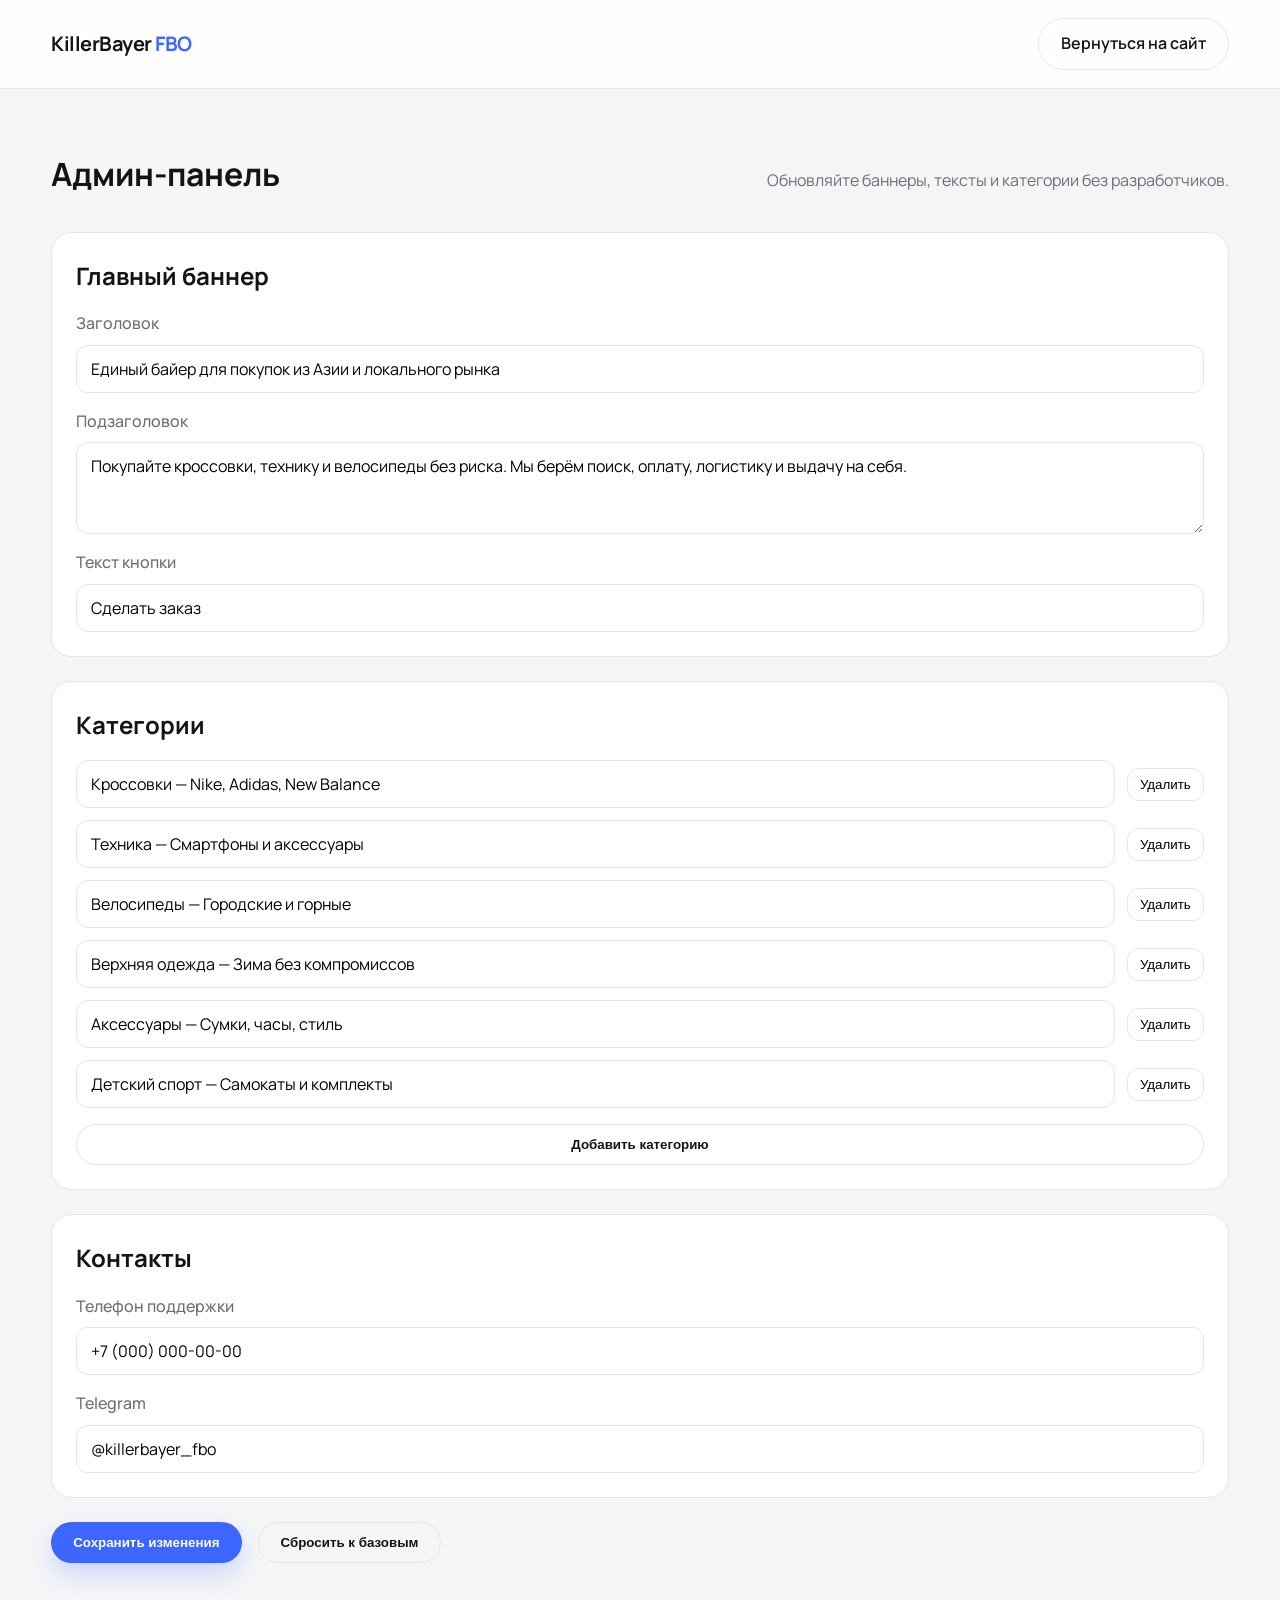
==== admin.html @ 4767944f "Add initial KillerBayer FBO storefront prototype" ====
<!doctype html>
<html lang="ru">
  <head>
    <meta charset="UTF-8" />
    <meta name="viewport" content="width=device-width, initial-scale=1" />
    <title>KillerBayer FBO — админ-панель</title>
    <link rel="stylesheet" href="assets/styles.css" />
  </head>
  <body class="admin-body">
    <header class="site-header">
      <div class="container header-inner">
        <a class="logo" href="index.html">KillerBayer <span>FBO</span></a>
        <div class="header-actions">
          <a class="ghost-button" href="index.html">Вернуться на сайт</a>
        </div>
      </div>
    </header>

    <main class="admin">
      <div class="container">
        <div class="section-head">
          <h1>Админ-панель</h1>
          <p>Обновляйте баннеры, тексты и категории без разработчиков.</p>
        </div>

        <form class="admin-form" id="admin-form">
          <section class="admin-card">
            <h2>Главный баннер</h2>
            <label>
              Заголовок
              <input type="text" name="heroTitle" />
            </label>
            <label>
              Подзаголовок
              <textarea name="heroSubtitle" rows="3"></textarea>
            </label>
            <label>
              Текст кнопки
              <input type="text" name="heroCta" />
            </label>
          </section>

          <section class="admin-card">
            <h2>Категории</h2>
            <div id="category-list" class="admin-list"></div>
            <button class="ghost-button" type="button" id="add-category">Добавить категорию</button>
          </section>

          <section class="admin-card">
            <h2>Контакты</h2>
            <label>
              Телефон поддержки
              <input type="text" name="supportPhone" />
            </label>
            <label>
              Telegram
              <input type="text" name="supportTelegram" />
            </label>
          </section>

          <div class="admin-actions">
            <button class="primary-button" type="submit">Сохранить изменения</button>
            <button class="ghost-button" type="button" id="reset-data">Сбросить к базовым</button>
          </div>
        </form>
      </div>
    </main>

    <script src="assets/admin.js"></script>
  </body>
</html>
---- assets/styles.css ----
@import url("https://fonts.googleapis.com/css2?family=Manrope:wght@300;400;500;600;700&display=swap");

:root {
  color-scheme: light;
  --bg: #f6f6f7;
  --text: #141416;
  --muted: #6b6f76;
  --dark: #0c0d10;
  --accent: #3d66ff;
  --accent-light: #e0e7ff;
  --card: #ffffff;
  --border: #e4e6ea;
  --shadow: 0 20px 50px rgba(15, 16, 23, 0.08);
}

* {
  box-sizing: border-box;
  margin: 0;
  padding: 0;
}

body {
  font-family: "Manrope", system-ui, sans-serif;
  background: var(--bg);
  color: var(--text);
  line-height: 1.6;
}

a {
  color: inherit;
  text-decoration: none;
}

.container {
  width: min(1200px, 92%);
  margin: 0 auto;
}

.site-header {
  position: sticky;
  top: 0;
  background: rgba(255, 255, 255, 0.9);
  backdrop-filter: blur(14px);
  border-bottom: 1px solid var(--border);
  z-index: 10;
}

.header-inner {
  display: flex;
  align-items: center;
  justify-content: space-between;
  padding: 18px 0;
  gap: 24px;
}

.logo {
  font-weight: 700;
  font-size: 20px;
  letter-spacing: -0.5px;
}

.logo span {
  color: var(--accent);
}

.nav {
  display: flex;
  gap: 20px;
  font-weight: 500;
  color: var(--muted);
}

.header-actions {
  display: flex;
  gap: 12px;
}

.primary-button,
.ghost-button {
  border: none;
  border-radius: 999px;
  padding: 12px 22px;
  font-weight: 600;
  cursor: pointer;
  transition: transform 0.2s ease, box-shadow 0.2s ease;
}

.primary-button {
  background: var(--accent);
  color: #fff;
  box-shadow: 0 12px 24px rgba(61, 102, 255, 0.2);
}

.ghost-button {
  background: transparent;
  color: var(--text);
  border: 1px solid var(--border);
}

.primary-button:hover,
.ghost-button:hover {
  transform: translateY(-1px);
}

.hero {
  padding: 80px 0 60px;
}

.hero-grid {
  display: grid;
  grid-template-columns: repeat(auto-fit, minmax(280px, 1fr));
  gap: 40px;
  align-items: center;
}

.hero-content h1 {
  font-size: clamp(32px, 4vw, 52px);
  line-height: 1.1;
  margin: 16px 0;
}

.hero-content p {
  color: var(--muted);
  font-size: 18px;
  margin-bottom: 24px;
}

.pill {
  display: inline-flex;
  align-items: center;
  padding: 8px 16px;
  border-radius: 999px;
  background: var(--accent-light);
  color: var(--accent);
  font-weight: 600;
  font-size: 14px;
}

.hero-actions {
  display: flex;
  gap: 16px;
  flex-wrap: wrap;
}

.hero-metrics {
  display: grid;
  grid-template-columns: repeat(auto-fit, minmax(150px, 1fr));
  gap: 20px;
  margin-top: 32px;
}

.hero-metrics h3 {
  font-size: 24px;
}

.hero-metrics span {
  color: var(--muted);
  font-size: 14px;
}

.hero-card {
  background: linear-gradient(135deg, #ffffff, #eef2ff);
  border-radius: 32px;
  min-height: 420px;
  box-shadow: var(--shadow);
  position: relative;
  overflow: hidden;
}

.hero-card::before,
.hero-card::after {
  content: "";
  position: absolute;
  border-radius: 50%;
  background: rgba(61, 102, 255, 0.12);
}

.hero-card::before {
  width: 240px;
  height: 240px;
  top: -60px;
  right: -60px;
}

.hero-card::after {
  width: 200px;
  height: 200px;
  bottom: -40px;
  left: -60px;
}

.section {
  padding: 70px 0;
}

.section.dark {
  background: var(--dark);
  color: #fff;
}

.section.dark .section-head p {
  color: rgba(255, 255, 255, 0.7);
}

.section.muted {
  background: #f2f3f5;
}

.section-head {
  display: flex;
  align-items: baseline;
  justify-content: space-between;
  flex-wrap: wrap;
  gap: 12px;
  margin-bottom: 32px;
}

.section-head h2 {
  font-size: clamp(26px, 3vw, 36px);
}

.section-head p {
  color: var(--muted);
  max-width: 520px;
}

.category-grid {
  display: grid;
  grid-template-columns: repeat(auto-fit, minmax(220px, 1fr));
  gap: 20px;
}

.category-card {
  background: var(--card);
  border-radius: 20px;
  padding: 24px;
  border: 1px solid var(--border);
  transition: transform 0.2s ease, box-shadow 0.2s ease;
}

.category-card:hover {
  transform: translateY(-4px);
  box-shadow: var(--shadow);
}

.category-card span {
  color: var(--muted);
  font-size: 14px;
}

.category-card h3 {
  margin-top: 8px;
}

.product-grid {
  display: grid;
  grid-template-columns: repeat(auto-fit, minmax(240px, 1fr));
  gap: 20px;
}

.product-card {
  background: rgba(255, 255, 255, 0.08);
  border-radius: 24px;
  padding: 20px;
  border: 1px solid rgba(255, 255, 255, 0.12);
}

.product-card h3 {
  margin-bottom: 12px;
}

.product-card .price {
  color: #dbe2ff;
  font-weight: 600;
}

.local-grid {
  display: grid;
  grid-template-columns: repeat(auto-fit, minmax(280px, 1fr));
  gap: 32px;
  align-items: center;
}

.local-card {
  background: linear-gradient(120deg, #0c0d10, #1b1f2a);
  border-radius: 28px;
  min-height: 320px;
  position: relative;
  overflow: hidden;
}

.local-card::after {
  content: "Опт • наличие в городе";
  position: absolute;
  bottom: 24px;
  left: 24px;
  color: #fff;
  font-weight: 600;
}

.checklist {
  list-style: none;
  display: grid;
  gap: 12px;
  margin: 24px 0;
}

.checklist li {
  padding-left: 28px;
  position: relative;
}

.checklist li::before {
  content: "✔";
  position: absolute;
  left: 0;
  color: var(--accent);
}

.steps {
  display: grid;
  grid-template-columns: repeat(auto-fit, minmax(220px, 1fr));
  gap: 20px;
}

.step-card {
  background: var(--card);
  border-radius: 20px;
  padding: 24px;
  border: 1px solid var(--border);
}

.step-card span {
  color: var(--accent);
  font-weight: 700;
}

.payment-grid {
  display: grid;
  grid-template-columns: repeat(auto-fit, minmax(220px, 1fr));
  gap: 20px;
}

.payment-card {
  background: var(--card);
  border-radius: 20px;
  padding: 24px;
  border: 1px solid var(--border);
}

.faq-grid {
  display: grid;
  grid-template-columns: repeat(auto-fit, minmax(240px, 1fr));
  gap: 20px;
}

.faq-item {
  background: var(--card);
  border-radius: 20px;
  padding: 24px;
  border: 1px solid var(--border);
}

.site-footer {
  background: #0c0d10;
  color: #fff;
  padding: 50px 0 20px;
}

.footer-grid {
  display: grid;
  grid-template-columns: repeat(auto-fit, minmax(200px, 1fr));
  gap: 24px;
}

.footer-grid h4 {
  margin-bottom: 12px;
}

.footer-grid a {
  display: block;
  margin-bottom: 8px;
  color: rgba(255, 255, 255, 0.7);
}

.footer-bottom {
  border-top: 1px solid rgba(255, 255, 255, 0.1);
  margin-top: 24px;
  padding-top: 16px;
  color: rgba(255, 255, 255, 0.6);
  font-size: 14px;
}

.admin-body {
  background: #f4f5f7;
}

.admin {
  padding: 60px 0;
}

.admin-form {
  display: grid;
  gap: 24px;
}

.admin-card {
  background: var(--card);
  padding: 24px;
  border-radius: 20px;
  border: 1px solid var(--border);
  display: grid;
  gap: 16px;
}

.admin-card label {
  display: grid;
  gap: 8px;
  color: var(--muted);
  font-weight: 500;
}

.admin-card input,
.admin-card textarea {
  padding: 12px 14px;
  border-radius: 12px;
  border: 1px solid var(--border);
  font-family: inherit;
  font-size: 16px;
}

.admin-actions {
  display: flex;
  gap: 16px;
  flex-wrap: wrap;
}

.admin-list {
  display: grid;
  gap: 12px;
}

.admin-list-item {
  display: grid;
  grid-template-columns: 1fr auto;
  gap: 12px;
  align-items: center;
}

.admin-list-item button {
  padding: 8px 12px;
  border-radius: 12px;
  border: 1px solid var(--border);
  background: #fff;
  cursor: pointer;
}

@media (max-width: 900px) {
  .nav {
    display: none;
  }

  .header-actions {
    flex-direction: column;
  }
}

@media (max-width: 600px) {
  .hero-actions {
    flex-direction: column;
  }

  .hero-card {
    min-height: 300px;
  }
}
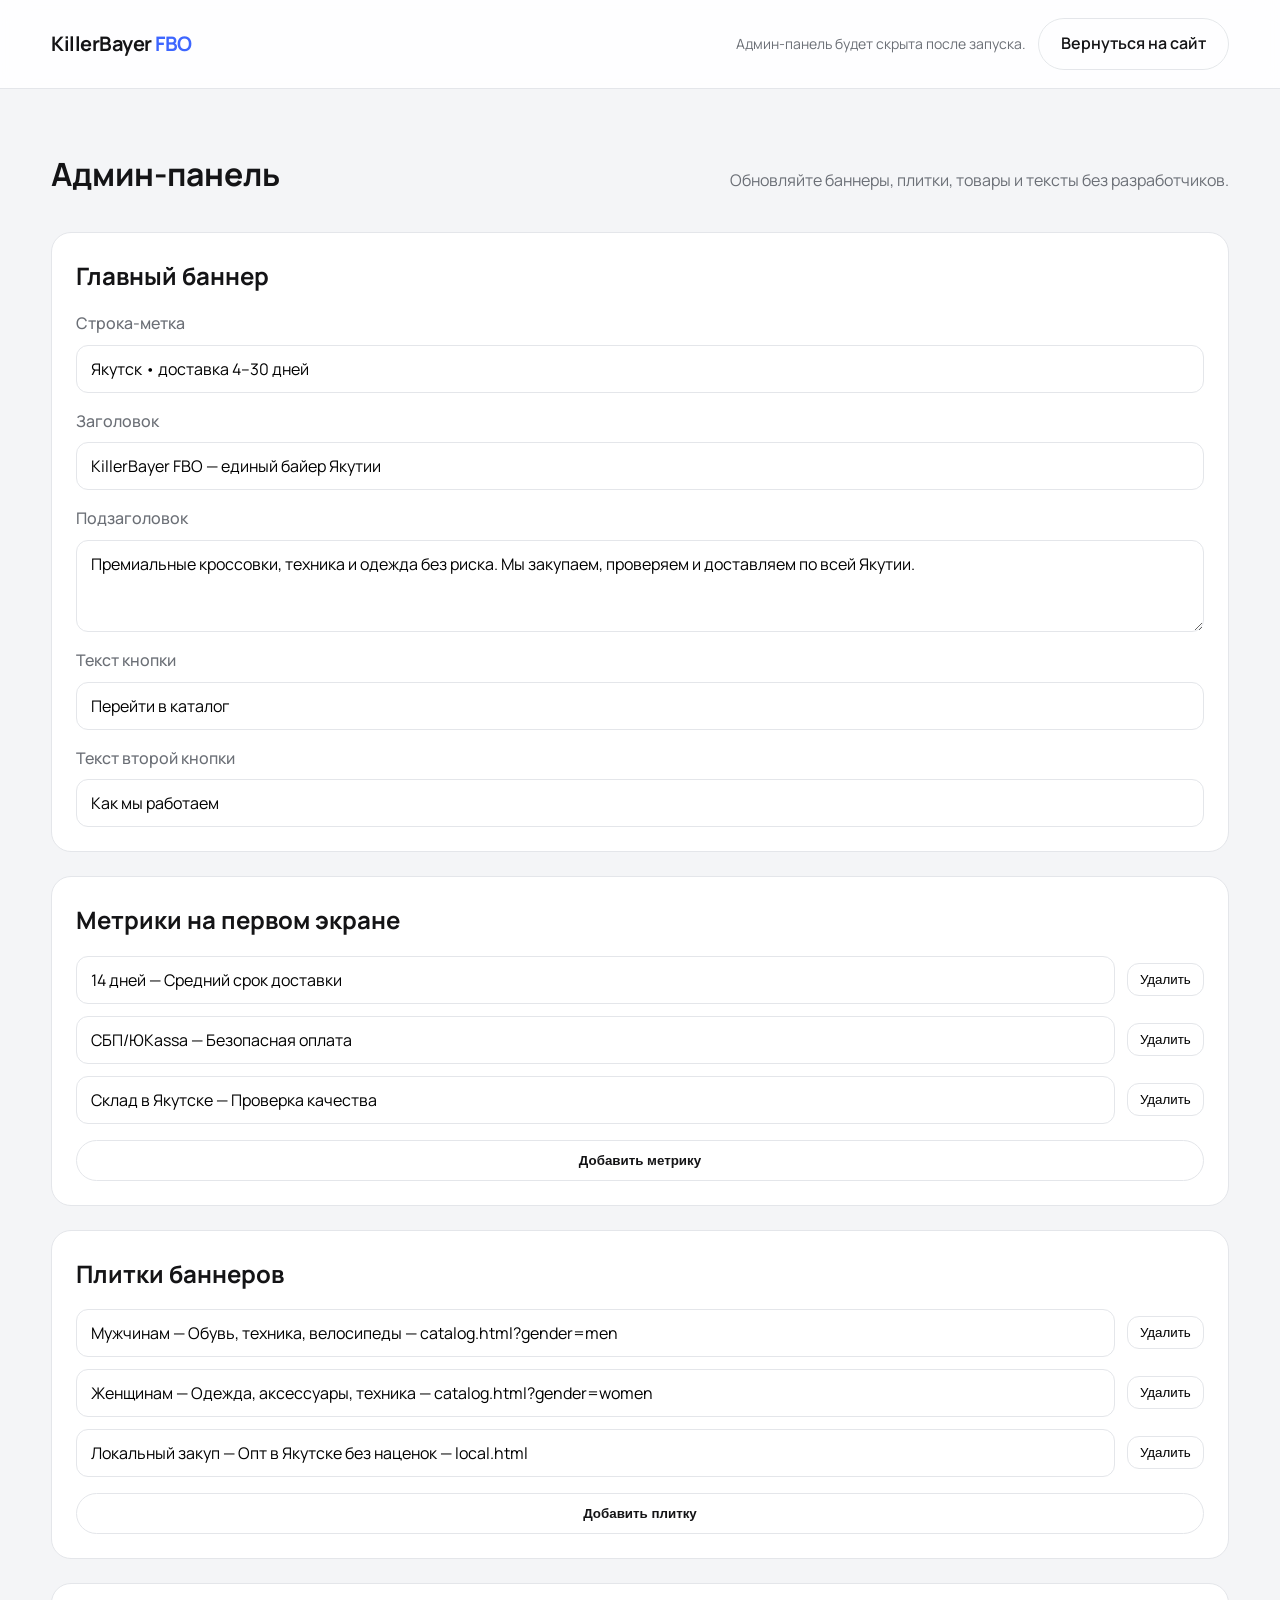
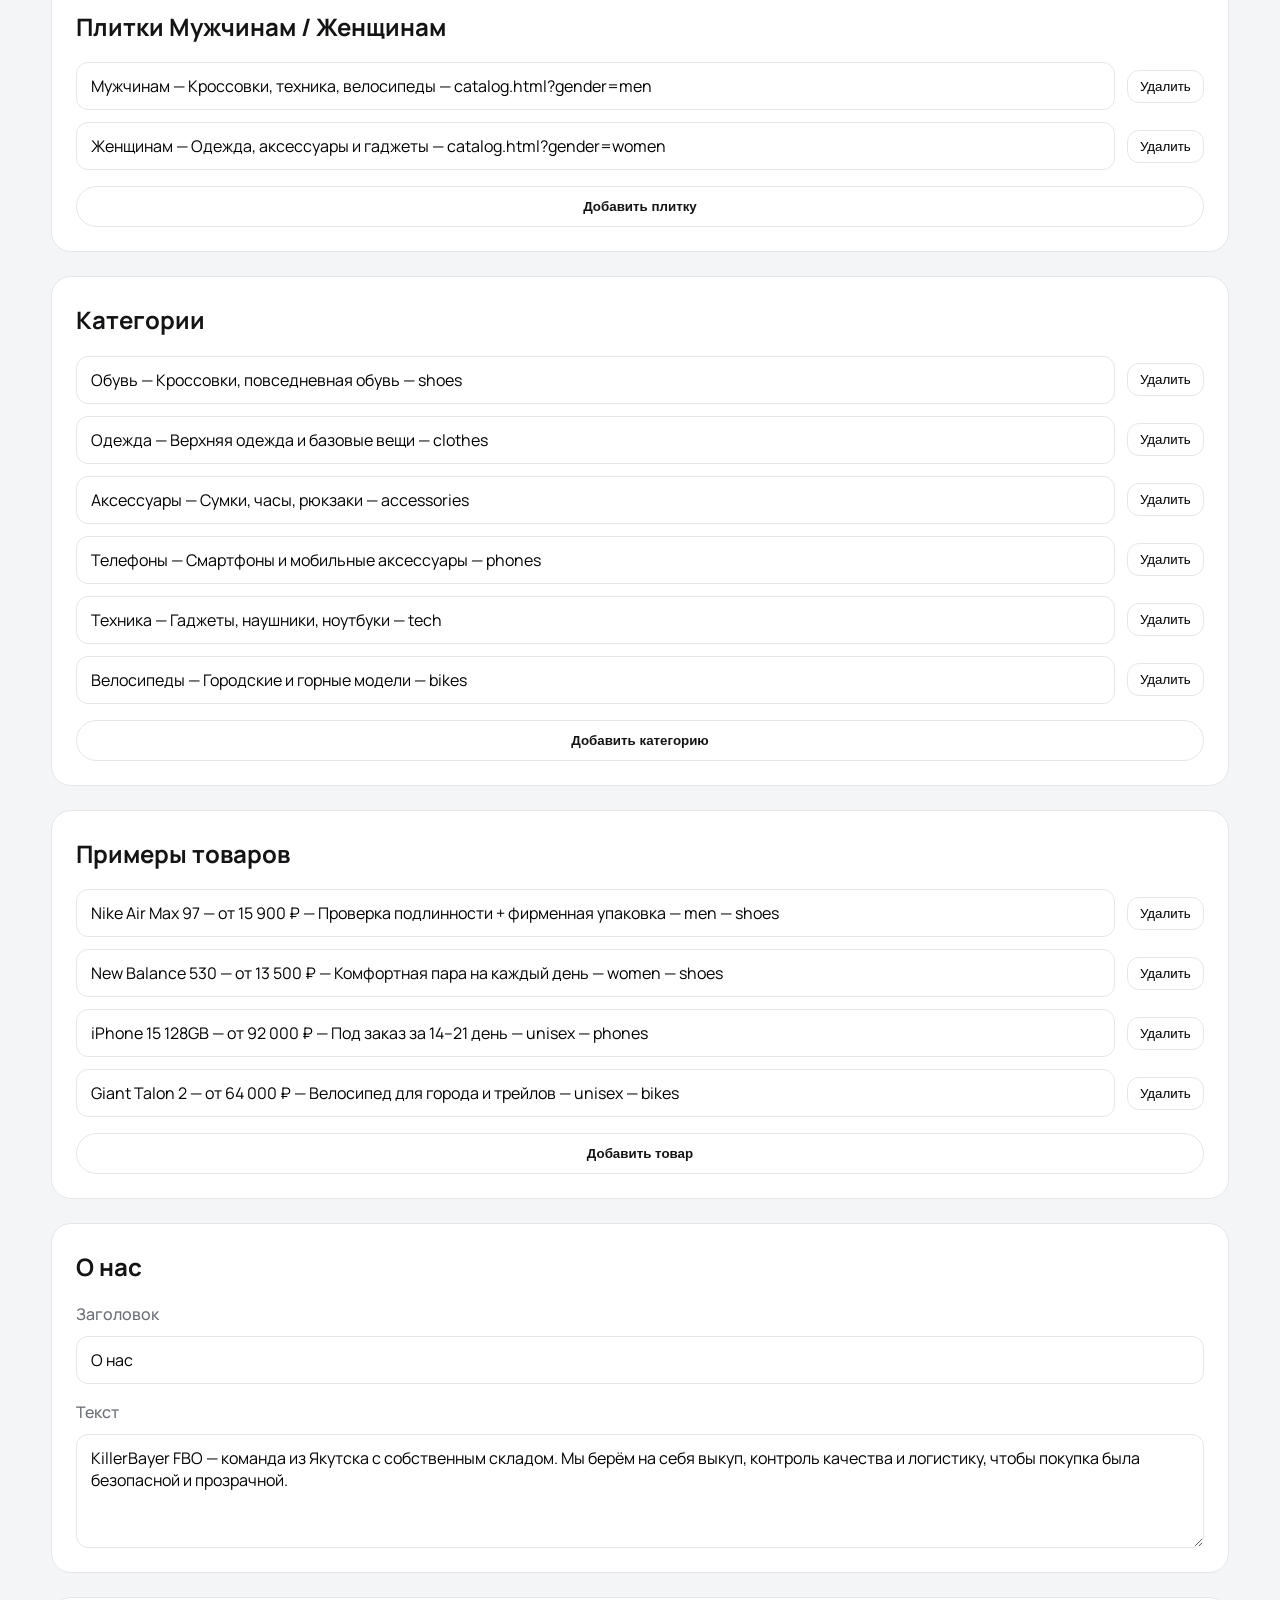
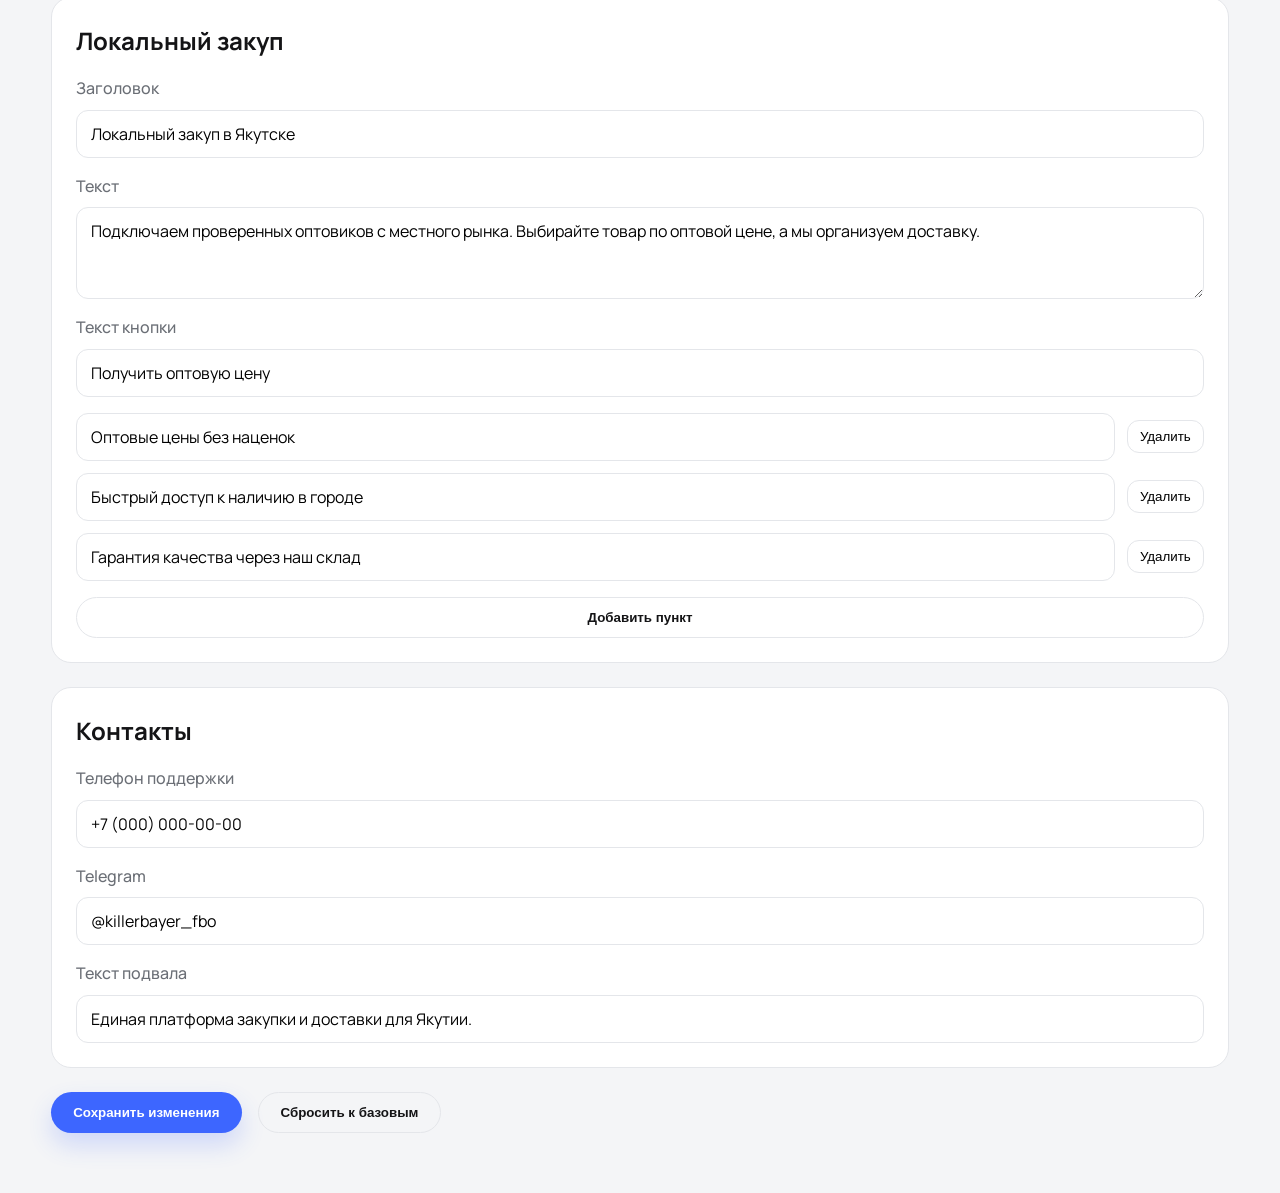
==== commit ddb72351: "Expand storefront structure with multi-page catalog" ====
--- a/admin.html
+++ b/admin.html
@@ -11,6 +11,7 @@
       <div class="container header-inner">
         <a class="logo" href="index.html">KillerBayer <span>FBO</span></a>
         <div class="header-actions">
+          <span class="admin-note">Админ-панель будет скрыта после запуска.</span>
           <a class="ghost-button" href="index.html">Вернуться на сайт</a>
         </div>
       </div>
@@ -20,12 +21,16 @@
       <div class="container">
         <div class="section-head">
           <h1>Админ-панель</h1>
-          <p>Обновляйте баннеры, тексты и категории без разработчиков.</p>
+          <p>Обновляйте баннеры, плитки, товары и тексты без разработчиков.</p>
         </div>
 
         <form class="admin-form" id="admin-form">
           <section class="admin-card">
             <h2>Главный баннер</h2>
+            <label>
+              Строка-метка
+              <input type="text" name="heroPill" />
+            </label>
             <label>
               Заголовок
               <input type="text" name="heroTitle" />
@@ -38,12 +43,70 @@
               Текст кнопки
               <input type="text" name="heroCta" />
             </label>
+            <label>
+              Текст второй кнопки
+              <input type="text" name="heroSecondary" />
+            </label>
+          </section>
+
+          <section class="admin-card">
+            <h2>Метрики на первом экране</h2>
+            <div id="metrics-list" class="admin-list"></div>
+            <button class="ghost-button" type="button" id="add-metric">Добавить метрику</button>
+          </section>
+
+          <section class="admin-card">
+            <h2>Плитки баннеров</h2>
+            <div id="banner-list" class="admin-list"></div>
+            <button class="ghost-button" type="button" id="add-banner">Добавить плитку</button>
+          </section>
+
+          <section class="admin-card">
+            <h2>Плитки Мужчинам / Женщинам</h2>
+            <div id="gender-list" class="admin-list"></div>
+            <button class="ghost-button" type="button" id="add-gender">Добавить плитку</button>
           </section>
 
           <section class="admin-card">
             <h2>Категории</h2>
             <div id="category-list" class="admin-list"></div>
             <button class="ghost-button" type="button" id="add-category">Добавить категорию</button>
+          </section>
+
+          <section class="admin-card">
+            <h2>Примеры товаров</h2>
+            <div id="product-list" class="admin-list"></div>
+            <button class="ghost-button" type="button" id="add-product">Добавить товар</button>
+          </section>
+
+          <section class="admin-card">
+            <h2>О нас</h2>
+            <label>
+              Заголовок
+              <input type="text" name="aboutTitle" />
+            </label>
+            <label>
+              Текст
+              <textarea name="aboutText" rows="4"></textarea>
+            </label>
+          </section>
+
+          <section class="admin-card">
+            <h2>Локальный закуп</h2>
+            <label>
+              Заголовок
+              <input type="text" name="localTitle" />
+            </label>
+            <label>
+              Текст
+              <textarea name="localText" rows="3"></textarea>
+            </label>
+            <label>
+              Текст кнопки
+              <input type="text" name="localCta" />
+            </label>
+            <div id="local-list" class="admin-list"></div>
+            <button class="ghost-button" type="button" id="add-local">Добавить пункт</button>
           </section>
 
           <section class="admin-card">
@@ -55,6 +118,10 @@
             <label>
               Telegram
               <input type="text" name="supportTelegram" />
+            </label>
+            <label>
+              Текст подвала
+              <input type="text" name="footerText" />
             </label>
           </section>
 
--- a/assets/styles.css
+++ b/assets/styles.css
@@ -73,6 +73,8 @@
 .header-actions {
   display: flex;
   gap: 12px;
+  align-items: center;
+  flex-wrap: wrap;
 }
 
 .primary-button,
@@ -224,6 +226,61 @@
   max-width: 520px;
 }
 
+.banner-grid {
+  display: grid;
+  grid-template-columns: repeat(3, minmax(220px, 1fr));
+  gap: 20px;
+}
+
+.banner-card {
+  background: var(--card);
+  border-radius: 24px;
+  padding: 24px;
+  border: 1px solid var(--border);
+  display: flex;
+  flex-direction: column;
+  justify-content: space-between;
+  min-height: 200px;
+  transition: transform 0.2s ease, box-shadow 0.2s ease;
+}
+
+.banner-card span {
+  color: var(--accent);
+  font-weight: 600;
+  margin-top: 16px;
+}
+
+.banner-card:hover {
+  transform: translateY(-4px);
+  box-shadow: var(--shadow);
+}
+
+.tile-grid {
+  display: grid;
+  grid-template-columns: repeat(auto-fit, minmax(260px, 1fr));
+  gap: 20px;
+}
+
+.tile-card {
+  background: var(--card);
+  border-radius: 24px;
+  padding: 28px;
+  border: 1px solid var(--border);
+  transition: transform 0.2s ease, box-shadow 0.2s ease;
+}
+
+.tile-card span {
+  display: inline-flex;
+  margin-top: 12px;
+  color: var(--accent);
+  font-weight: 600;
+}
+
+.tile-card:hover {
+  transform: translateY(-4px);
+  box-shadow: var(--shadow);
+}
+
 .category-grid {
   display: grid;
   grid-template-columns: repeat(auto-fit, minmax(220px, 1fr));
@@ -265,6 +322,11 @@
   border: 1px solid rgba(255, 255, 255, 0.12);
 }
 
+.product-card.light {
+  background: var(--card);
+  border: 1px solid var(--border);
+}
+
 .product-card h3 {
   margin-bottom: 12px;
 }
@@ -272,6 +334,31 @@
 .product-card .price {
   color: #dbe2ff;
   font-weight: 600;
+}
+
+.product-card.light .price {
+  color: var(--accent);
+}
+
+.about-grid {
+  display: grid;
+  grid-template-columns: repeat(auto-fit, minmax(280px, 1fr));
+  gap: 32px;
+  align-items: center;
+}
+
+.about-card {
+  background: linear-gradient(120deg, #ffffff, #e6ebff);
+  border-radius: 28px;
+  min-height: 320px;
+  box-shadow: var(--shadow);
+}
+
+.about-metrics {
+  display: grid;
+  grid-template-columns: repeat(auto-fit, minmax(150px, 1fr));
+  gap: 16px;
+  margin-top: 24px;
 }
 
 .local-grid {
@@ -335,30 +422,36 @@
   font-weight: 700;
 }
 
-.payment-grid {
+.payment-grid,
+.delivery-grid,
+.faq-grid {
   display: grid;
   grid-template-columns: repeat(auto-fit, minmax(220px, 1fr));
   gap: 20px;
 }
 
-.payment-card {
+.info-card {
   background: var(--card);
   border-radius: 20px;
   padding: 24px;
   border: 1px solid var(--border);
 }
 
-.faq-grid {
-  display: grid;
-  grid-template-columns: repeat(auto-fit, minmax(240px, 1fr));
-  gap: 20px;
-}
-
-.faq-item {
-  background: var(--card);
-  border-radius: 20px;
-  padding: 24px;
-  border: 1px solid var(--border);
+.page-hero {
+  padding: 70px 0 30px;
+}
+
+.page-hero h1 {
+  font-size: clamp(28px, 3vw, 42px);
+  margin-top: 12px;
+}
+
+.category-toolbar {
+  display: flex;
+  justify-content: space-between;
+  align-items: center;
+  color: var(--muted);
+  margin-bottom: 24px;
 }
 
 .site-footer {
@@ -455,6 +548,11 @@
   cursor: pointer;
 }
 
+.admin-note {
+  color: var(--muted);
+  font-size: 14px;
+}
+
 @media (max-width: 900px) {
   .nav {
     display: none;
@@ -463,6 +561,10 @@
   .header-actions {
     flex-direction: column;
   }
+
+  .banner-grid {
+    grid-template-columns: 1fr;
+  }
 }
 
 @media (max-width: 600px) {
@@ -473,4 +575,10 @@
   .hero-card {
     min-height: 300px;
   }
-}
+
+  .category-toolbar {
+    flex-direction: column;
+    align-items: flex-start;
+    gap: 8px;
+  }
+}
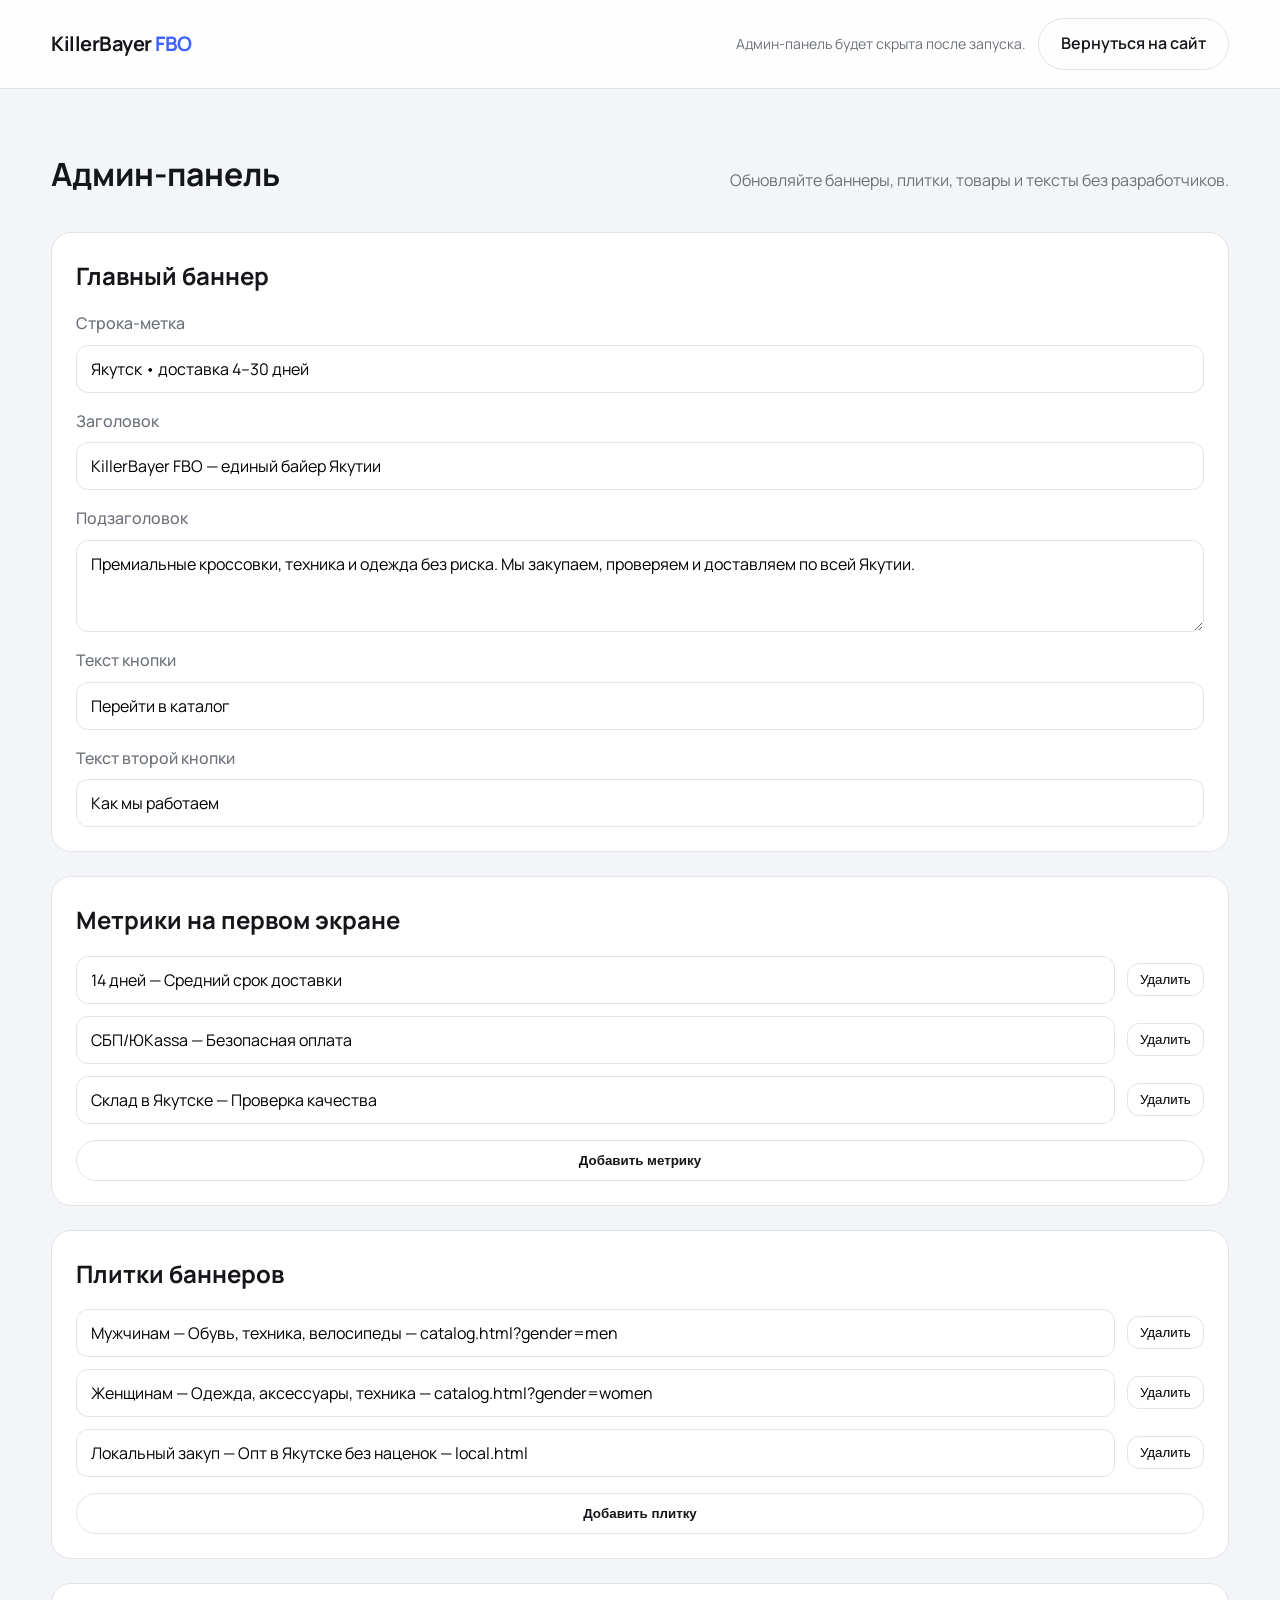
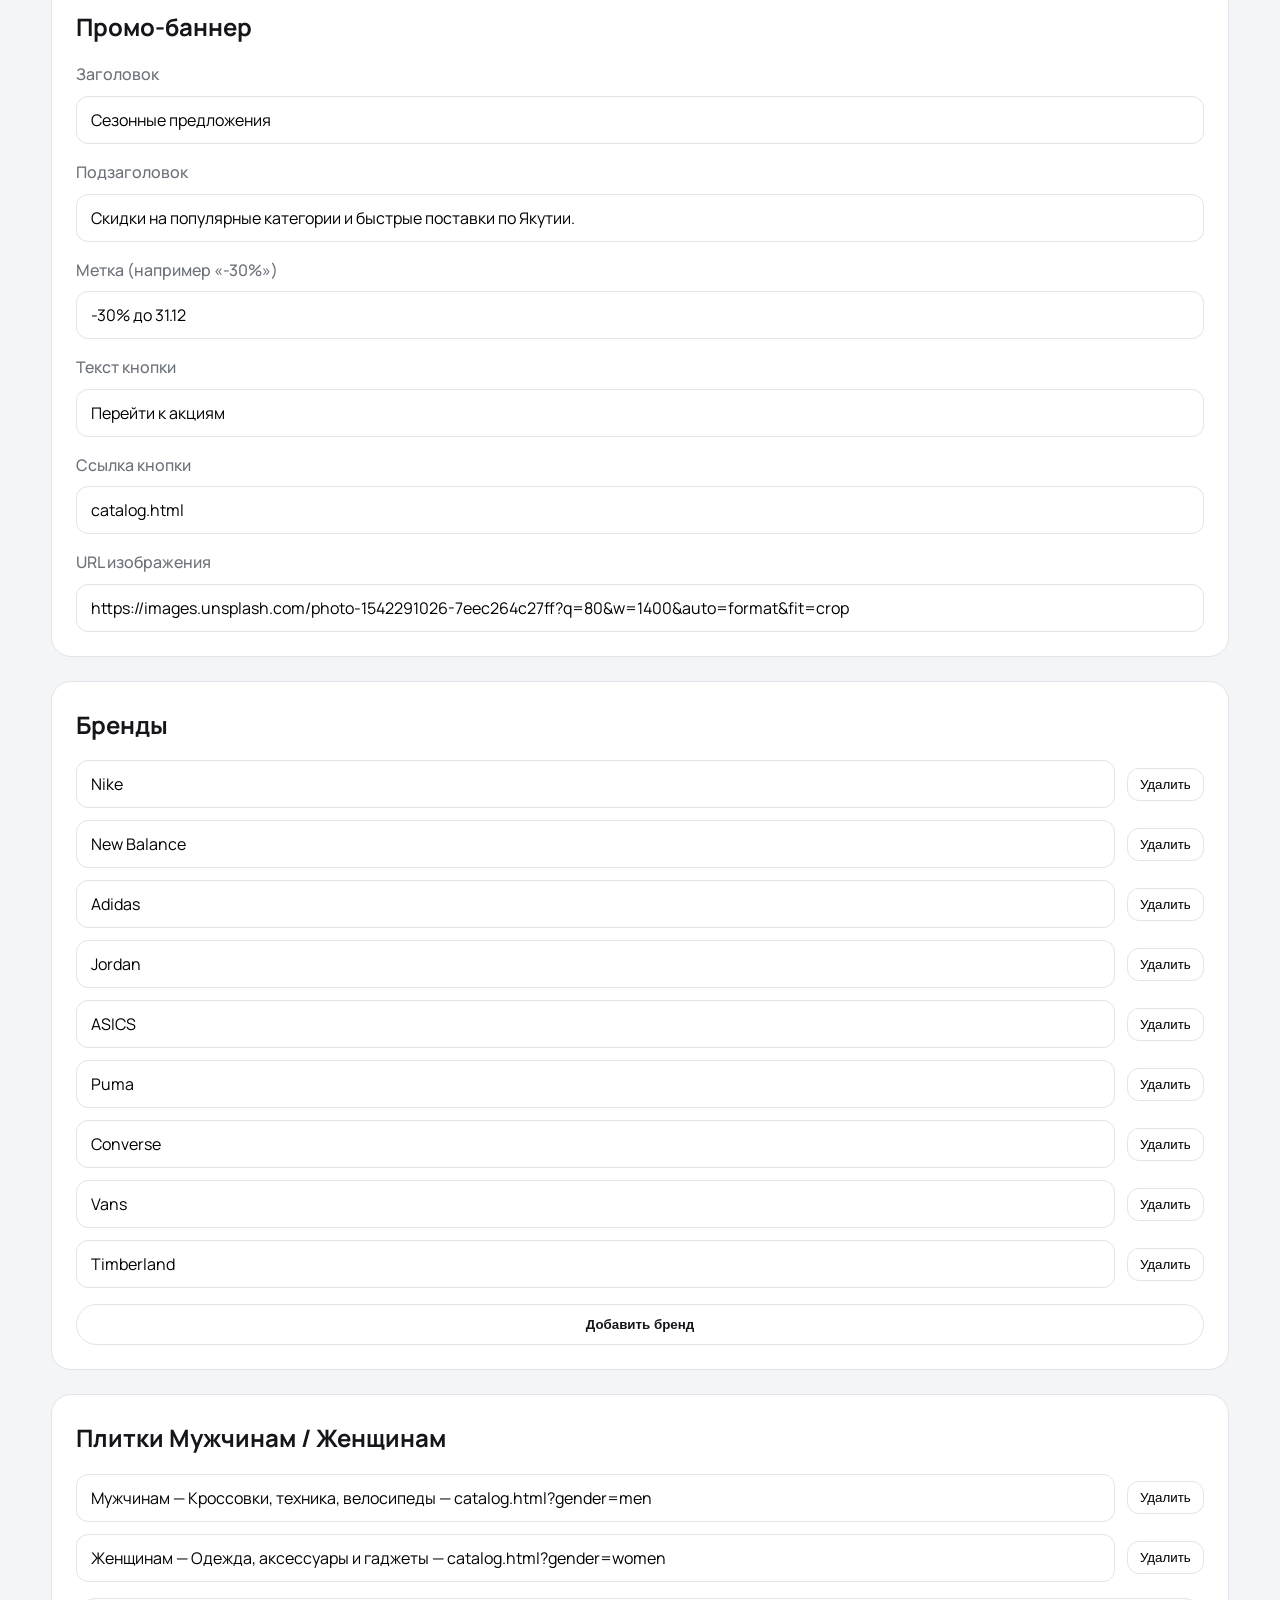
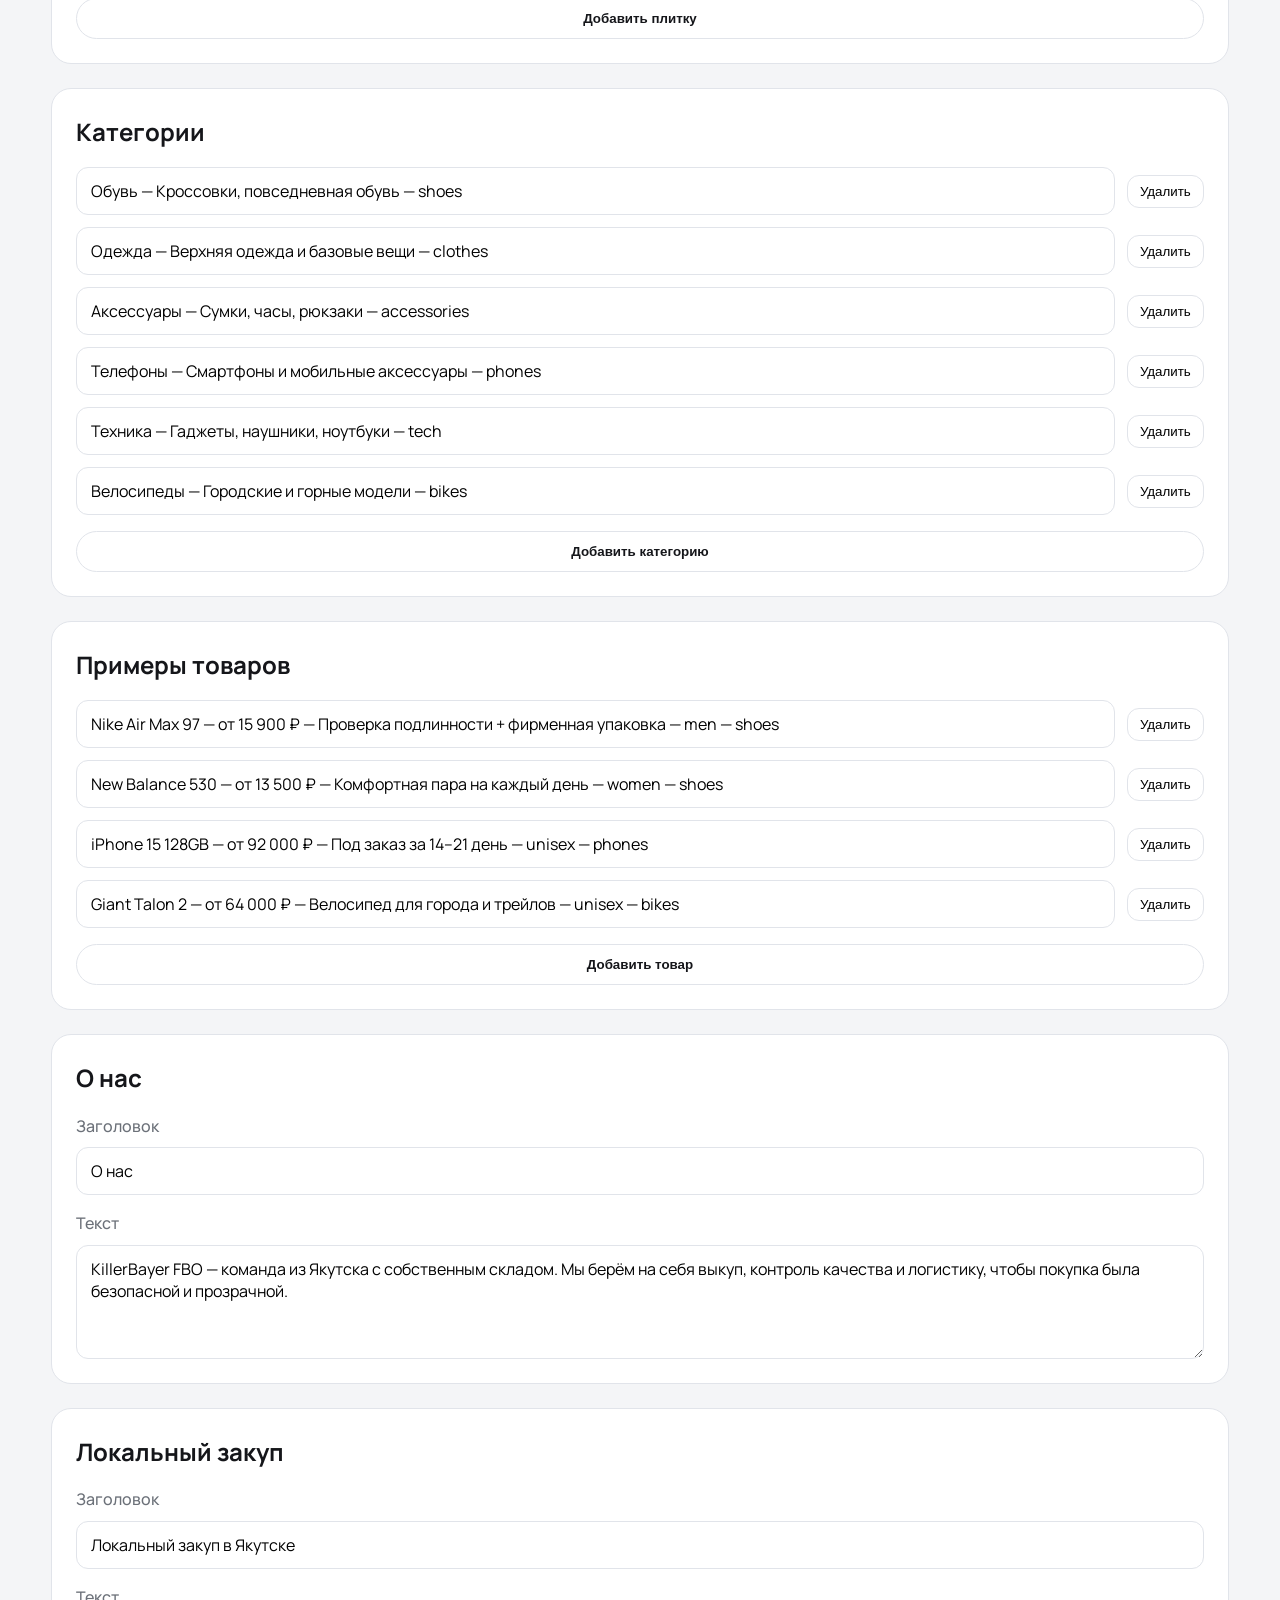
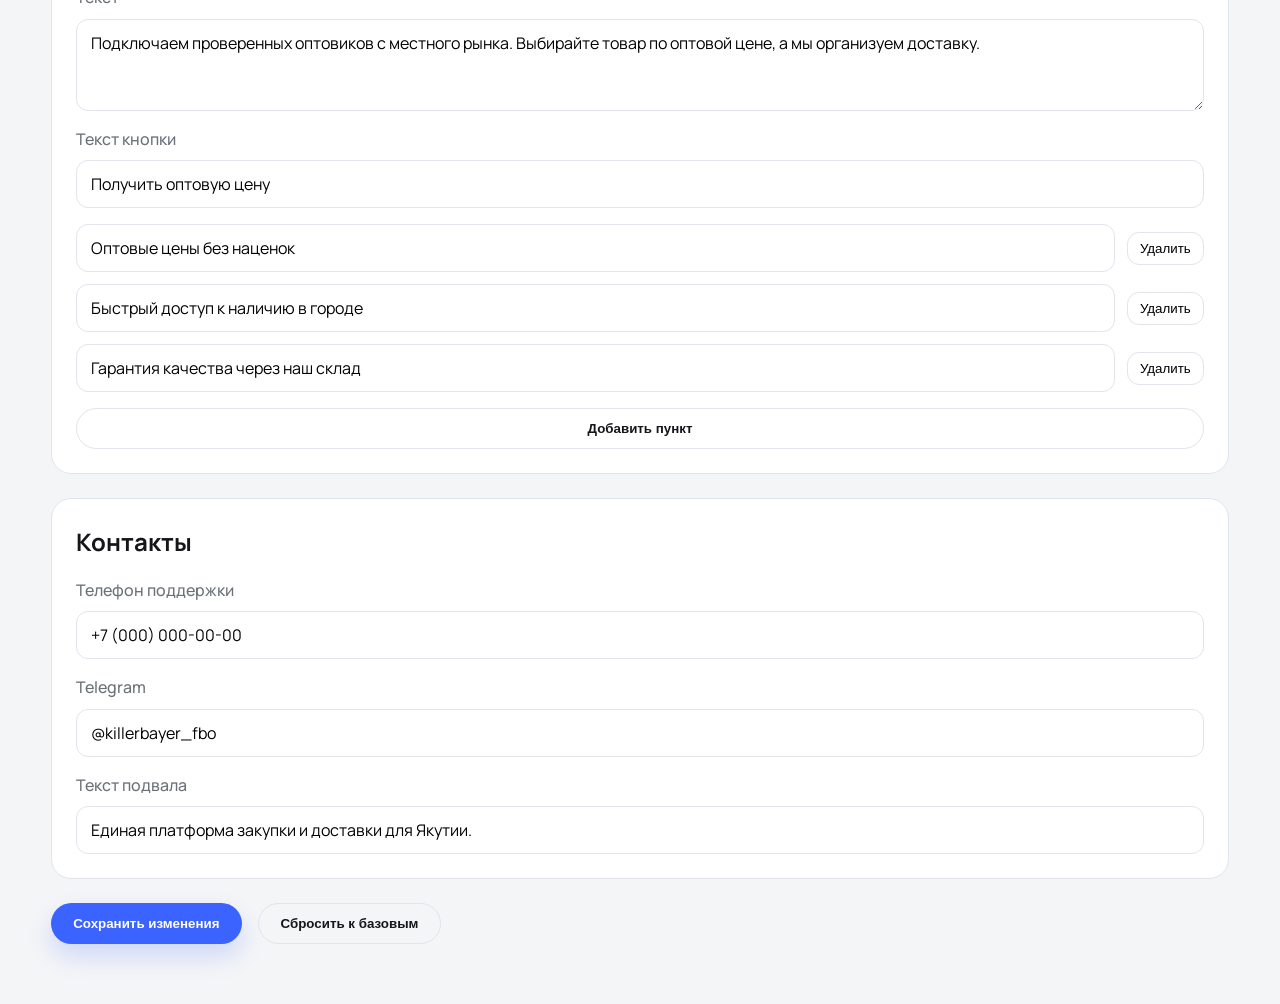
==== commit deaff2d1: "Add marketplace promo and brand sections" ====
--- a/admin.html
+++ b/admin.html
@@ -59,6 +59,40 @@
             <h2>Плитки баннеров</h2>
             <div id="banner-list" class="admin-list"></div>
             <button class="ghost-button" type="button" id="add-banner">Добавить плитку</button>
+          </section>
+
+          <section class="admin-card">
+            <h2>Промо-баннер</h2>
+            <label>
+              Заголовок
+              <input type="text" name="promoTitle" />
+            </label>
+            <label>
+              Подзаголовок
+              <input type="text" name="promoSubtitle" />
+            </label>
+            <label>
+              Метка (например «-30%»)
+              <input type="text" name="promoBadge" />
+            </label>
+            <label>
+              Текст кнопки
+              <input type="text" name="promoCta" />
+            </label>
+            <label>
+              Ссылка кнопки
+              <input type="text" name="promoLink" />
+            </label>
+            <label>
+              URL изображения
+              <input type="text" name="promoImage" />
+            </label>
+          </section>
+
+          <section class="admin-card">
+            <h2>Бренды</h2>
+            <div id="brand-list" class="admin-list"></div>
+            <button class="ghost-button" type="button" id="add-brand">Добавить бренд</button>
           </section>
 
           <section class="admin-card">
--- a/assets/styles.css
+++ b/assets/styles.css
@@ -2,15 +2,17 @@
 
 :root {
   color-scheme: light;
-  --bg: #f6f6f7;
-  --text: #141416;
-  --muted: #6b6f76;
-  --dark: #0c0d10;
-  --accent: #3d66ff;
-  --accent-light: #e0e7ff;
+  --bg: #f6f7f9;
+  --text: #15161a;
+  --muted: #6c7179;
+  --dark: #16171c;
+  --accent: #3b63ff;
+  --accent-light: #e3e7f2;
   --card: #ffffff;
-  --border: #e4e6ea;
+  --border: #e1e4ea;
   --shadow: 0 20px 50px rgba(15, 16, 23, 0.08);
+  --section-muted: #eceff3;
+  --pattern: url("data:image/svg+xml,%3Csvg width='120' height='120' viewBox='0 0 120 120' fill='none' xmlns='http://www.w3.org/2000/svg'%3E%3Cpath d='M60 6 L96 24 L96 60 L60 78 L24 60 L24 24 Z' stroke='%23959FB0' stroke-opacity='0.18' stroke-width='1'/%3E%3Cpath d='M60 42 L78 52 L78 70 L60 80 L42 70 L42 52 Z' stroke='%23959FB0' stroke-opacity='0.12' stroke-width='1'/%3E%3C/svg%3E");
 }
 
 * {
@@ -106,6 +108,22 @@
 
 .hero {
   padding: 80px 0 60px;
+  position: relative;
+  background: linear-gradient(135deg, rgba(227, 231, 242, 0.7), rgba(246, 247, 249, 0.9));
+}
+
+.hero::after {
+  content: "";
+  position: absolute;
+  inset: 0;
+  background-image: var(--pattern);
+  opacity: 0.4;
+  pointer-events: none;
+}
+
+.hero > .container {
+  position: relative;
+  z-index: 1;
 }
 
 .hero-grid {
@@ -205,7 +223,7 @@
 }
 
 .section.muted {
-  background: #f2f3f5;
+  background: var(--section-muted);
 }
 
 .section-head {
@@ -232,6 +250,83 @@
   gap: 20px;
 }
 
+.promo {
+  padding-top: 20px;
+}
+
+.promo-banner {
+  position: relative;
+  border-radius: 28px;
+  padding: 32px;
+  min-height: 180px;
+  color: #fff;
+  background-size: cover;
+  background-position: center;
+  overflow: hidden;
+  box-shadow: var(--shadow);
+}
+
+.promo-overlay {
+  position: absolute;
+  inset: 0;
+  background: linear-gradient(120deg, rgba(12, 14, 18, 0.6), rgba(12, 14, 18, 0.2));
+}
+
+.promo-content {
+  position: relative;
+  z-index: 1;
+  max-width: 520px;
+  display: grid;
+  gap: 12px;
+}
+
+.promo-content .ghost-button {
+  color: #fff;
+  border-color: rgba(255, 255, 255, 0.5);
+}
+
+.promo-badge {
+  display: inline-flex;
+  align-items: center;
+  background: rgba(255, 255, 255, 0.2);
+  border-radius: 999px;
+  padding: 6px 12px;
+  font-weight: 600;
+  font-size: 14px;
+}
+
+.brand-row {
+  display: flex;
+  flex-wrap: wrap;
+  gap: 12px;
+}
+
+.brand-chip {
+  padding: 10px 16px;
+  border-radius: 999px;
+  border: 1px solid var(--border);
+  background: #fff;
+  font-weight: 600;
+  color: var(--muted);
+}
+
+.shelf-list {
+  display: grid;
+  gap: 32px;
+}
+
+.shelf-head {
+  display: flex;
+  align-items: center;
+  justify-content: space-between;
+  margin-bottom: 16px;
+}
+
+.shelf-head a {
+  color: var(--accent);
+  font-weight: 600;
+}
+
 .banner-card {
   background: var(--card);
   border-radius: 24px;
@@ -345,6 +440,11 @@
   grid-template-columns: repeat(auto-fit, minmax(280px, 1fr));
   gap: 32px;
   align-items: center;
+  position: relative;
+  padding: 40px;
+  border-radius: 32px;
+  background: #f6f7f9;
+  overflow: hidden;
 }
 
 .about-card {
@@ -352,6 +452,20 @@
   border-radius: 28px;
   min-height: 320px;
   box-shadow: var(--shadow);
+}
+
+.about-grid::after {
+  content: "";
+  position: absolute;
+  inset: 0;
+  background-image: var(--pattern);
+  opacity: 0.25;
+  pointer-events: none;
+}
+
+.about-grid > * {
+  position: relative;
+  z-index: 1;
 }
 
 .about-metrics {
